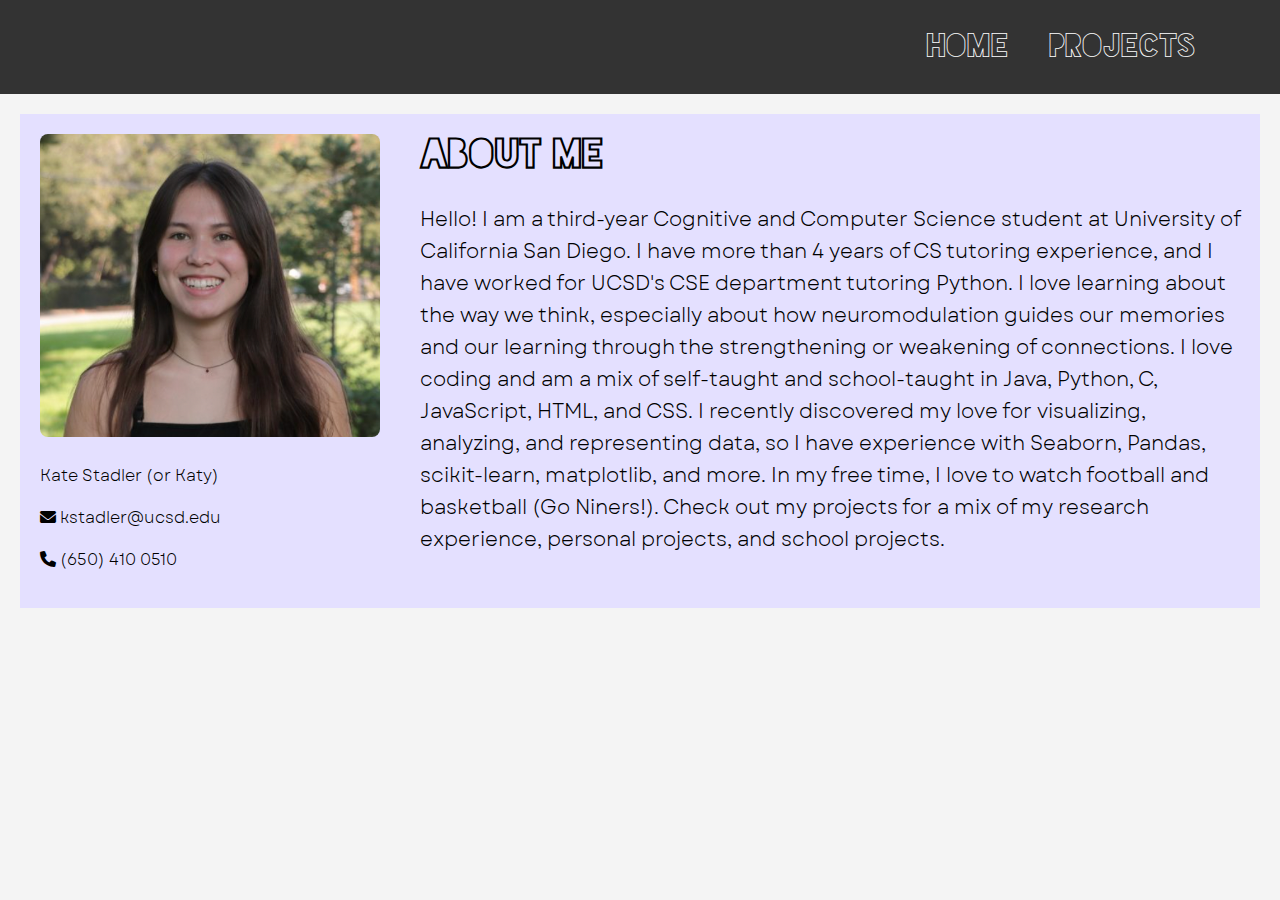
==== index.html @ dbec2fe0 "lots of stuff" ====
<!DOCTYPE html>
<html lang="en">
<head>
    <meta charset="UTF-8">
    <meta name="viewport" content="width=device-width, initial-scale=1.0">
    <title>home</title>
    <link rel="stylesheet" href="styles.css">
    <link rel="stylesheet" href="https://cdnjs.cloudflare.com/ajax/libs/font-awesome/6.0.0-beta3/css/all.min.css">
    
<body>
    <nav class="navbar">
        <ul>
            <li><a href="index.html">Home</a></li>
            <li class="dropdown">
                <a href="#projects" class="dropbtn">Projects</a>
                <div class="dropdown-content">
                    <a href="ctcenter.html">Scheduling/Tutoring Software</a>
                    <a href="rsrch.html">Increasing the User-Friendliness of End-To-End Epidemic Simulations</a>
                    <a href="airbnb.html">Data Science: Causes of an Airbnb's Success</a>
                    <a href="cse15l.html">Lab: Software Tools and Techniques</a>
                </div>
            </li>
        </ul>
    </nav>
    <div class="container">
        <div class="left-column">
            <img src="headshot.png" alt="Katy Stadler" class="profile-image">
            <div class="contact-info">
                <p>Kate Stadler (or Katy)</p>
                <p><i class="fas fa-envelope"></i> kstadler@ucsd.edu</p>
                <p><i class="fas fa-phone"></i> (650) 410 0510</p>
            </div>
        </div>
        <div class="right-column">
            <h1 style="font-family: Blackout Sunrise; font-size: 40px">About Me</h1>
            <p style="font-size: 20px">Hello! I am a third-year Cognitive and Computer Science student at University of California San Diego. I have more than 4 years of CS tutoring experience, and I have worked for UCSD's CSE department tutoring Python. I love learning about the way we think, especially about how neuromodulation guides our memories and our learning through the strengthening or weakening of connections. I love coding and am a mix of self-taught and school-taught in Java, Python, C, JavaScript, HTML, and CSS. I recently discovered my love for visualizing, analyzing, and representing data, so I have experience with Seaborn, Pandas, scikit-learn, matplotlib, and more. In my free time, I love to watch football and basketball (Go Niners!). Check out my projects for a mix of my research experience, personal projects, and school projects.</p>
        </div>
    </div>
</body>
</html>
---- styles.css ----
@font-face { 
    font-family: Blackout Sunrise; 
    src: url('Blackout Sunrise.ttf'); 
} 

@font-face { 
    font-family: Garet; 
    src: url('Garet-Book.ttf'); 
} 

body {
    font-family: Garet;
    margin: 0;
    padding: 0;
    background-color: #f4f4f4;
}

.container {
    display: flex;
    padding: 20px;
    max-width: 100%;
    margin: auto;
    background-color: #ffffff;
}

.left-column {
    width: 30%;
    padding-right: 20px;
    box-sizing: border-box;
}

.profile-image {
    max-width: 100%;
    height: auto;
    border-radius: 8px;
}

.contact-info {
    margin-top: 20px;
    line-height: 1.6;
}

.right-column {
    width: 70%;
    padding-left: 20px;
    box-sizing: border-box;
}

.right-column h1 {
    margin-top: 0;
}

.right-column p {
    line-height: 1.6;
}
.navbar {
    background-color: #333;
    overflow: hidden;
}

.navbar ul {
    list-style-type: none;
    margin-right: 5%;
    padding: 0;
    display: flex;
    justify-content: right;
    font-family: Blackout Sunrise;
}

/*Do I need this????*/
.navbar ul li {
    float: left;
}

.navbar ul li a {
    font-size: 200%;
    display: block;
    color: white;
    /*Text align of dropdown*/
    text-align: left;
    padding: 14px 20px;
    text-decoration: none;
}

.navbar ul li a:hover {
    background-color: #575757;
    /*Hover color in dropdown*/
    color:#e0f4ff;
}

.dropdown-content {
    display: none;
    position: absolute;
    background-color: #333;
    min-width: 160px;
    z-index: 1;
    font-family: Arial, sans-serif; /* Font for the dropdown content */
}

.dropdown-content a {
    display: block;
    text-align: left;
}

.dropdown-content a:hover {
    background-color: #575757;
}

.dropdown:hover .dropdown-content {
    display: block;
    font-size: 10px;
}

.dropdown:hover .dropbtn {
    background-color: #575757;
}

.container {
    display: flex;
    padding: 20px;
    max-width: 1200px;
    margin: auto;
    background-color: #e4e0ff;
    margin-top: 20px; /* To add some space below the navbar */
}

.scrollable-box {
    font-family:'Courier New', Courier, monospace;
    width: 600px; /* Set width of the box */
    height: 600px; /* Set height of the box */
    overflow: auto; /* Enable scrolling */
    /*border: 1px solid #ccc;*/ /* Border for better visibility */
    padding: 10px; /* Padding inside the box */
    margin-top: 2%;
    margin-left: 2%;
    background-color: #ffffff; /* Background color inside the box */
}

pre {
    margin: 0;
}

code {
    display: block;
    white-space: pre-wrap; /* Ensures long lines wrap correctly */
}

.tabs {
    display: flex;
    border-bottom: 1px solid #ccc;
}

.tab-button {
    background-color: #f1f1f1; /* Light background for tabs */
    border: none;
    outline: none;
    padding: 10px;
    cursor: pointer;
    flex: 1;
    text-align: center;
}

.tab-button:hover {
    background-color: #ddd; /* Darker background on hover */
}

.tab-button.active {
    background-color: #ccc; /* Background color for the active tab */
}

.tab-content {
    display: none;
    padding: 10px;
}
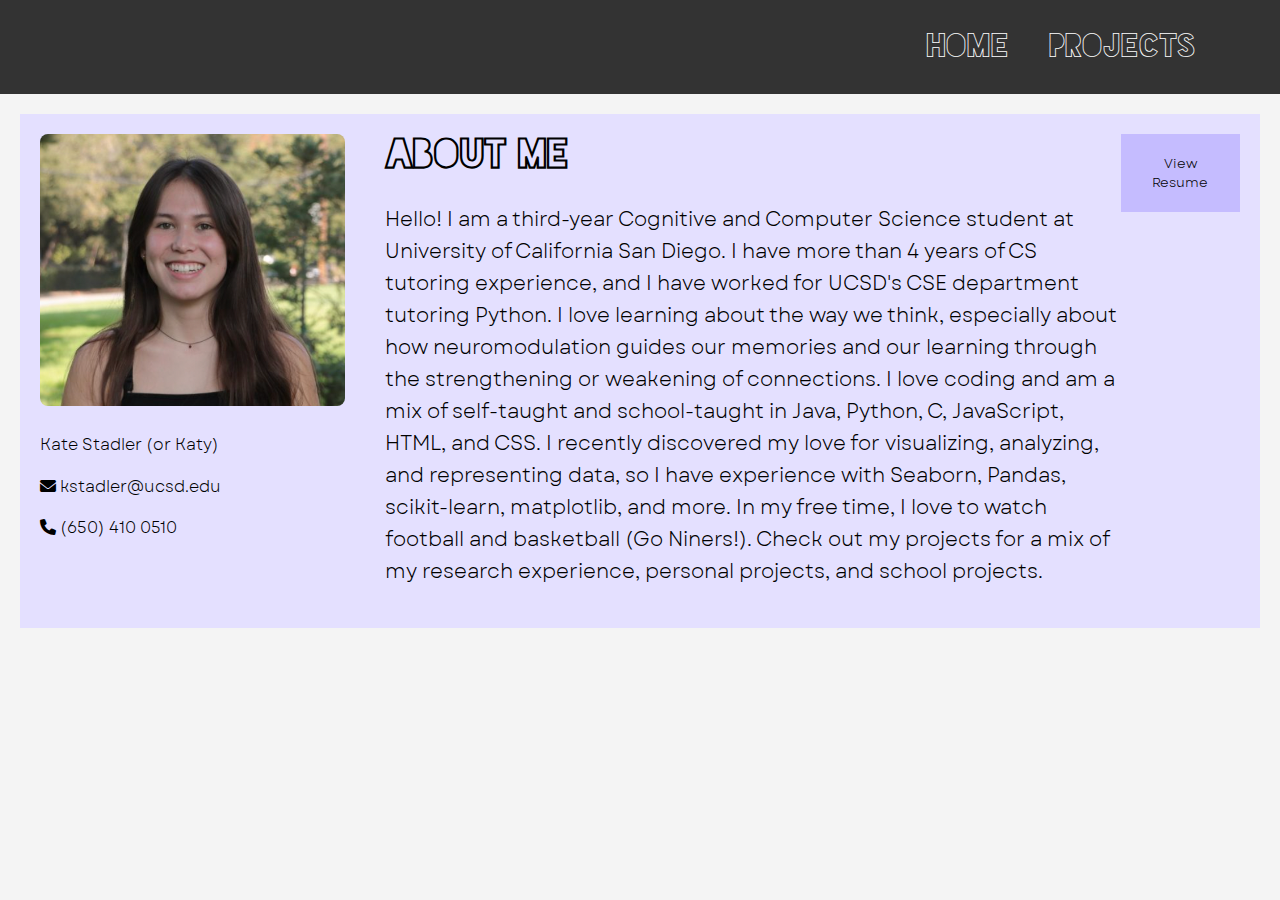
==== commit a2520e6f: "added resume" ====
--- a/index.html
+++ b/index.html
@@ -17,6 +17,7 @@
                     <a href="ctcenter.html">Scheduling/Tutoring Software</a>
                     <a href="rsrch.html">Increasing the User-Friendliness of End-To-End Epidemic Simulations</a>
                     <a href="airbnb.html">Data Science: Causes of an Airbnb's Success</a>
+                    <a href="cse30.html">Class: Computer Organization and Systems Programming</a>
                     <a href="cse15l.html">Lab: Software Tools and Techniques</a>
                 </div>
             </li>
@@ -35,6 +36,10 @@
             <h1 style="font-family: Blackout Sunrise; font-size: 40px">About Me</h1>
             <p style="font-size: 20px">Hello! I am a third-year Cognitive and Computer Science student at University of California San Diego. I have more than 4 years of CS tutoring experience, and I have worked for UCSD's CSE department tutoring Python. I love learning about the way we think, especially about how neuromodulation guides our memories and our learning through the strengthening or weakening of connections. I love coding and am a mix of self-taught and school-taught in Java, Python, C, JavaScript, HTML, and CSS. I recently discovered my love for visualizing, analyzing, and representing data, so I have experience with Seaborn, Pandas, scikit-learn, matplotlib, and more. In my free time, I love to watch football and basketball (Go Niners!). Check out my projects for a mix of my research experience, personal projects, and school projects.</p>
         </div>
+        <a href="k-fa-2024.pdf" target="_blank">
+            <button class="link-container">View Resume</button>
+        </a>
     </div>
+    
 </body>
 </html>--- a/styles.css
+++ b/styles.css
@@ -124,25 +124,46 @@
     margin-top: 20px; /* To add some space below the navbar */
 }
 
+.page-title {
+    position: absolute;
+    color:rgb(214, 232, 255);
+    padding: 32px;
+    font-size: 25px;
+}
+
+.link-container {
+    padding: 20px;
+    background-color:#c5bcff;
+    border: none;
+    font-family: Garet;
+}
+
+.link-container:hover {
+    background-color:#9e96ce;
+}
+
+.github-link {
+    text-decoration: none;
+    color: rgb(0, 0, 0);
+    font-size: 24px;
+}
+
+.github-link:hover {
+    color: #003e54;
+}
+
+.icon {
+    margin-right: 8px;
+}
+
 .scrollable-box {
-    font-family:'Courier New', Courier, monospace;
     width: 600px; /* Set width of the box */
     height: 600px; /* Set height of the box */
     overflow: auto; /* Enable scrolling */
     /*border: 1px solid #ccc;*/ /* Border for better visibility */
     padding: 10px; /* Padding inside the box */
-    margin-top: 2%;
-    margin-left: 2%;
+    margin-left: 13%;
     background-color: #ffffff; /* Background color inside the box */
-}
-
-pre {
-    margin: 0;
-}
-
-code {
-    display: block;
-    white-space: pre-wrap; /* Ensures long lines wrap correctly */
 }
 
 .tabs {
@@ -158,6 +179,7 @@
     cursor: pointer;
     flex: 1;
     text-align: center;
+    font-family: Garet;
 }
 
 .tab-button:hover {
@@ -171,4 +193,8 @@
 .tab-content {
     display: none;
     padding: 10px;
-}+}
+
+.resume {
+    padding: 10px;
+}
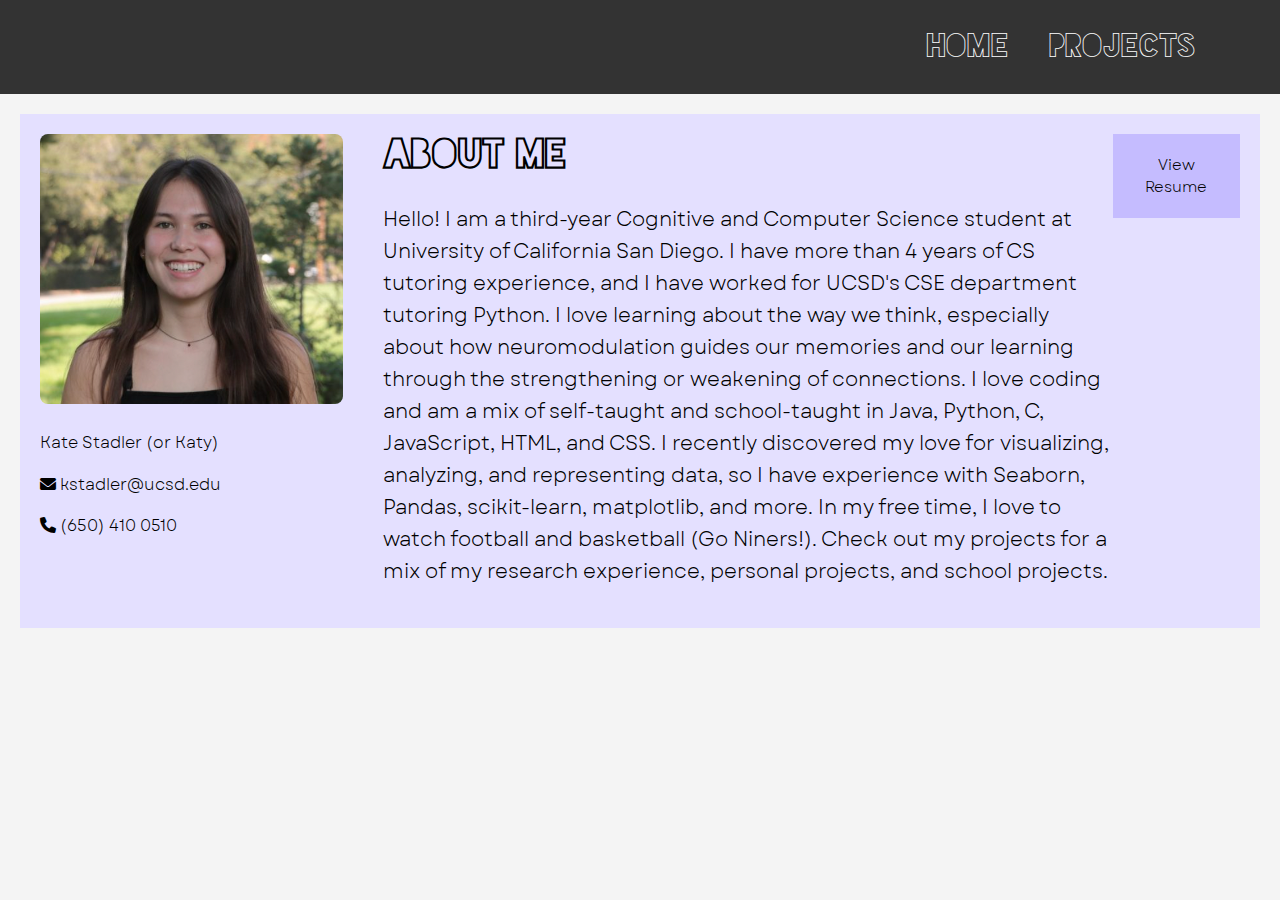
==== commit c83ad1eb: "updated resume" ====
--- a/index.html
+++ b/index.html
@@ -36,8 +36,8 @@
             <h1 style="font-family: Blackout Sunrise; font-size: 40px">About Me</h1>
             <p style="font-size: 20px">Hello! I am a third-year Cognitive and Computer Science student at University of California San Diego. I have more than 4 years of CS tutoring experience, and I have worked for UCSD's CSE department tutoring Python. I love learning about the way we think, especially about how neuromodulation guides our memories and our learning through the strengthening or weakening of connections. I love coding and am a mix of self-taught and school-taught in Java, Python, C, JavaScript, HTML, and CSS. I recently discovered my love for visualizing, analyzing, and representing data, so I have experience with Seaborn, Pandas, scikit-learn, matplotlib, and more. In my free time, I love to watch football and basketball (Go Niners!). Check out my projects for a mix of my research experience, personal projects, and school projects.</p>
         </div>
-        <a href="k-fa-2024.pdf" target="_blank">
-            <button class="link-container">View Resume</button>
+        <a href="*kate-s-2024.pdf" target="_blank">
+            <button style="font-size: 15px" class="link-container">View Resume</button>
         </a>
     </div>
     
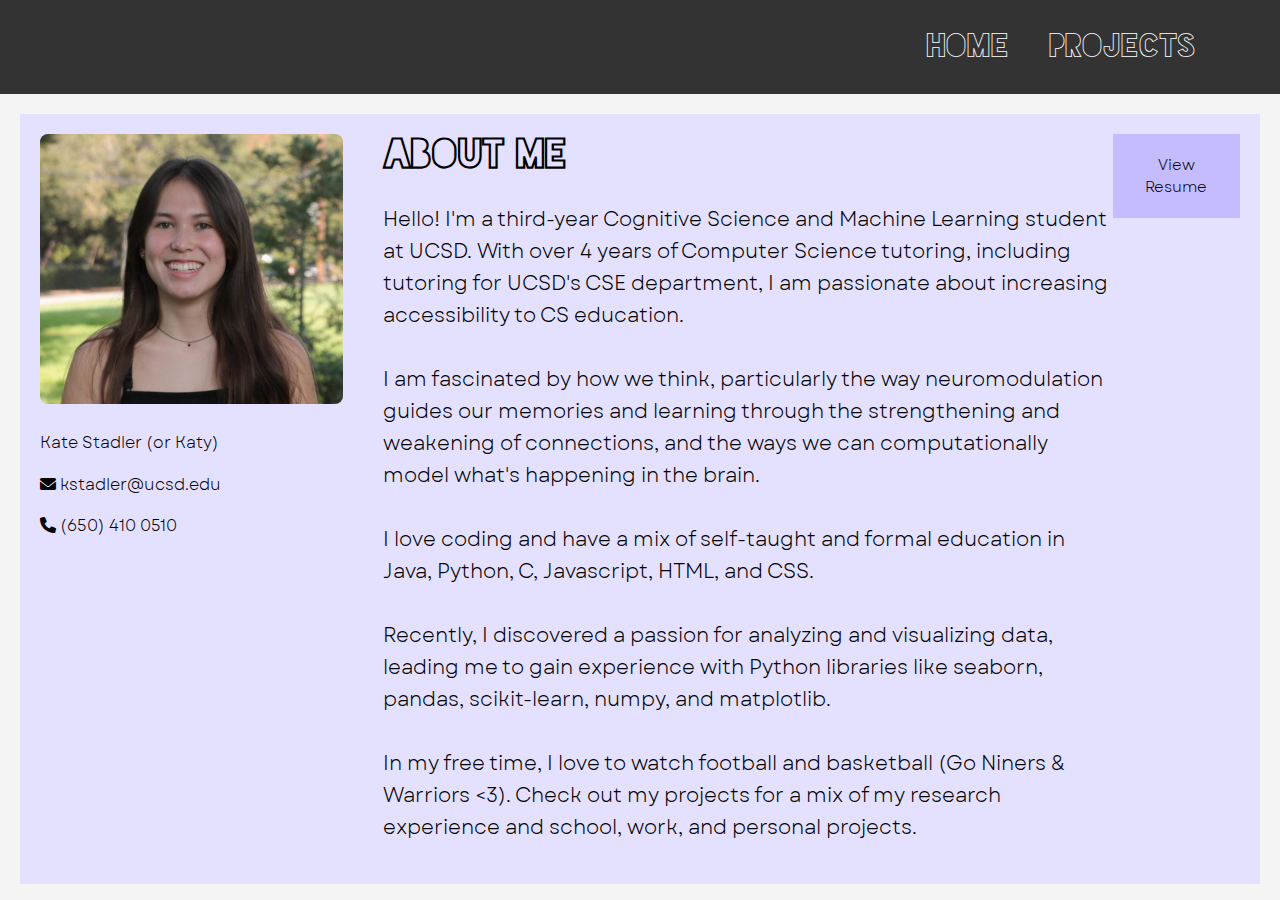
==== commit c237264d: "adjusted bio and resume" ====
--- a/index.html
+++ b/index.html
@@ -6,7 +6,6 @@
     <title>home</title>
     <link rel="stylesheet" href="styles.css">
     <link rel="stylesheet" href="https://cdnjs.cloudflare.com/ajax/libs/font-awesome/6.0.0-beta3/css/all.min.css">
-    
 <body>
     <nav class="navbar">
         <ul>
@@ -16,6 +15,7 @@
                 <div class="dropdown-content">
                     <a href="ctcenter.html">Scheduling/Tutoring Software</a>
                     <a href="rsrch.html">Increasing the User-Friendliness of End-To-End Epidemic Simulations</a>
+                    <a href="googlescript.html">Process Automation With Google Scripts</a>
                     <a href="airbnb.html">Data Science: Causes of an Airbnb's Success</a>
                     <a href="cse30.html">Class: Computer Organization and Systems Programming</a>
                     <a href="cse15l.html">Lab: Software Tools and Techniques</a>
@@ -34,10 +34,16 @@
         </div>
         <div class="right-column">
             <h1 style="font-family: Blackout Sunrise; font-size: 40px">About Me</h1>
-            <p style="font-size: 20px">Hello! I am a third-year Cognitive and Computer Science student at University of California San Diego. I have more than 4 years of CS tutoring experience, and I have worked for UCSD's CSE department tutoring Python. I love learning about the way we think, especially about how neuromodulation guides our memories and our learning through the strengthening or weakening of connections. I love coding and am a mix of self-taught and school-taught in Java, Python, C, JavaScript, HTML, and CSS. I recently discovered my love for visualizing, analyzing, and representing data, so I have experience with Seaborn, Pandas, scikit-learn, matplotlib, and more. In my free time, I love to watch football and basketball (Go Niners!). Check out my projects for a mix of my research experience, personal projects, and school projects.</p>
+            <p style="font-size: 20px">
+                Hello! I'm a third-year Cognitive Science and Machine Learning student at UCSD. With over 4 years of Computer Science tutoring, including tutoring for UCSD's CSE department, I am passionate about increasing accessibility to CS education.<br><br>
+                I am fascinated by how we think, particularly the way neuromodulation guides our memories and learning through the strengthening and weakening of connections, and the ways we can computationally model what's happening in the brain.<br><br>
+                I love coding and have a mix of self-taught and formal education in Java, Python, C, Javascript, HTML, and CSS.<br><br>
+                Recently, I discovered a passion for analyzing and visualizing data, leading me to gain experience with Python libraries like seaborn, pandas, scikit-learn, numpy, and matplotlib.<br><br>
+                In my free time, I love to watch football and basketball (Go Niners & Warriors <3). Check out my projects for a mix of my research experience and school, work, and personal projects.
+            </p>
         </div>
-        <a href="*kate-s-2024.pdf" target="_blank">
-            <button style="font-size: 15px" class="link-container">View Resume</button>
+        <a href="stadler-duarte-fa2024.pdf" target="_blank">
+            <button style="font-size: 15px" padding=5px class="link-container">View Resume</button>
         </a>
     </div>
     
